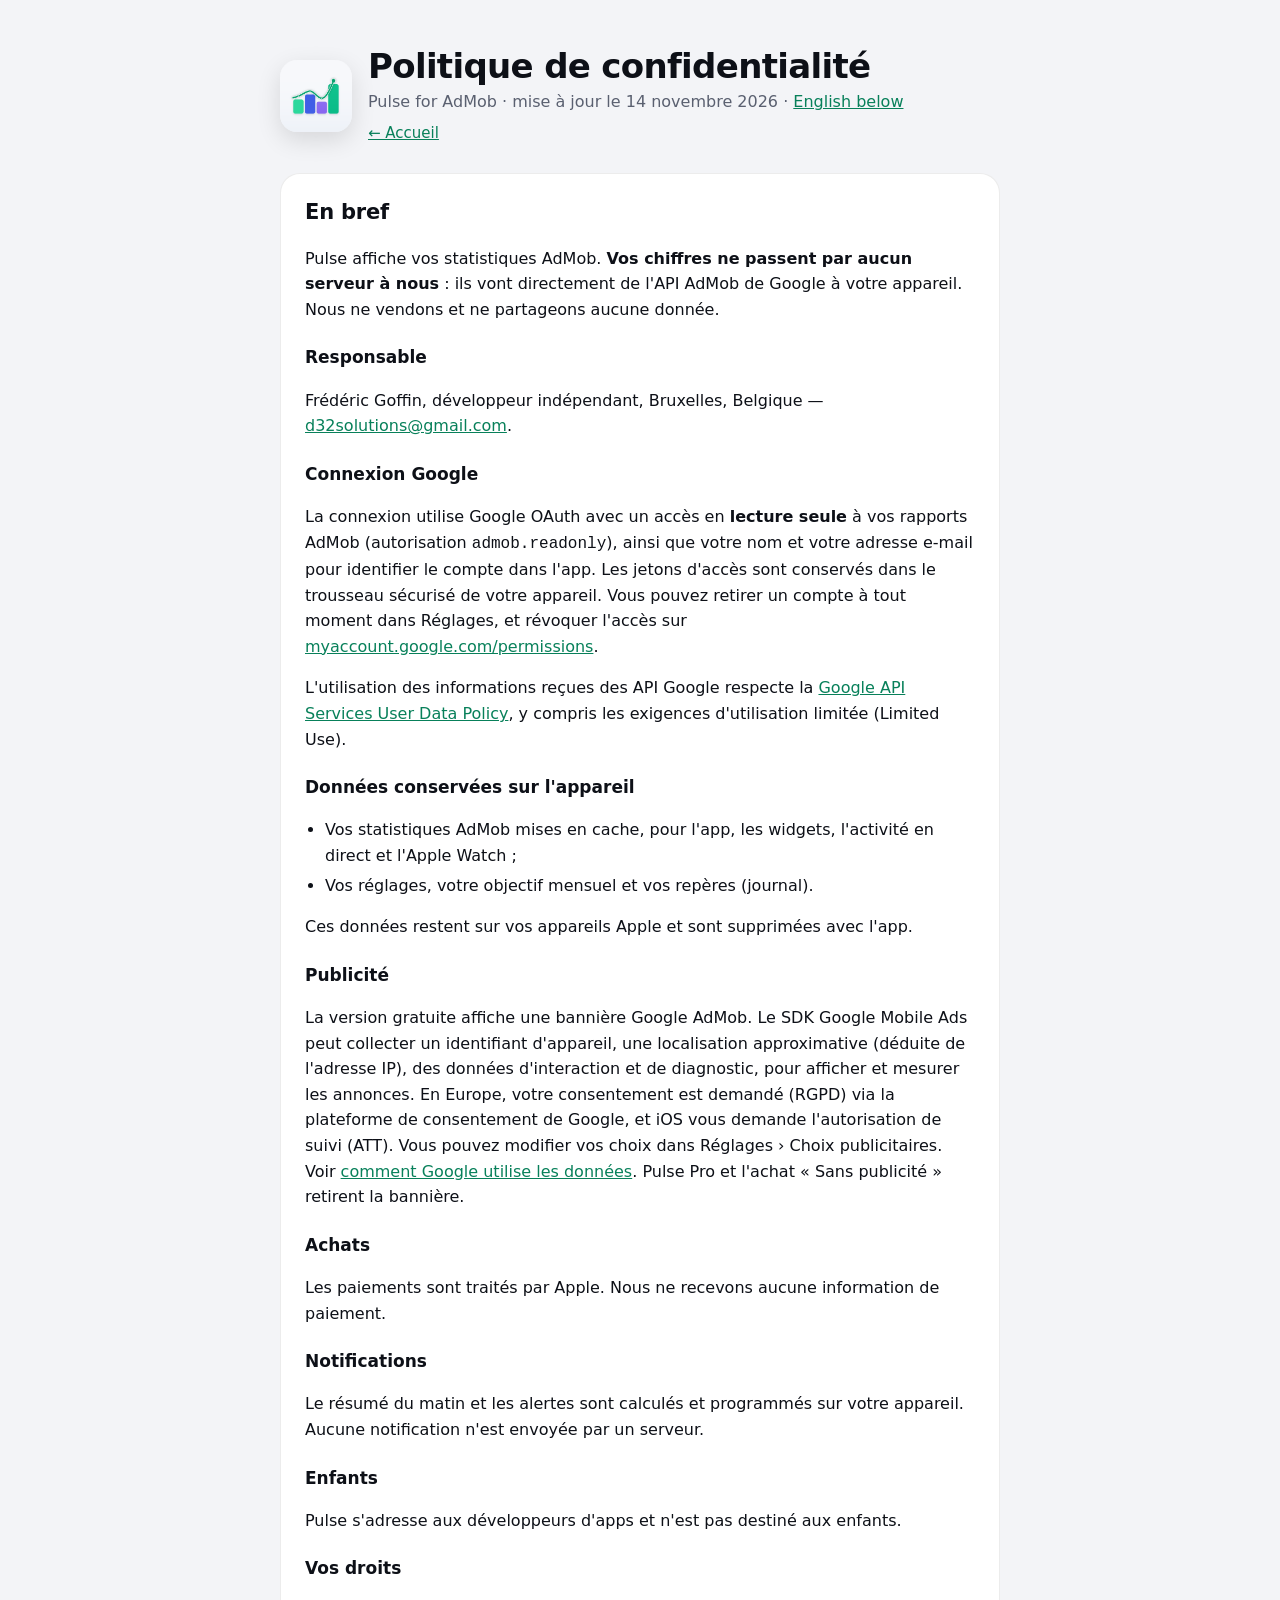
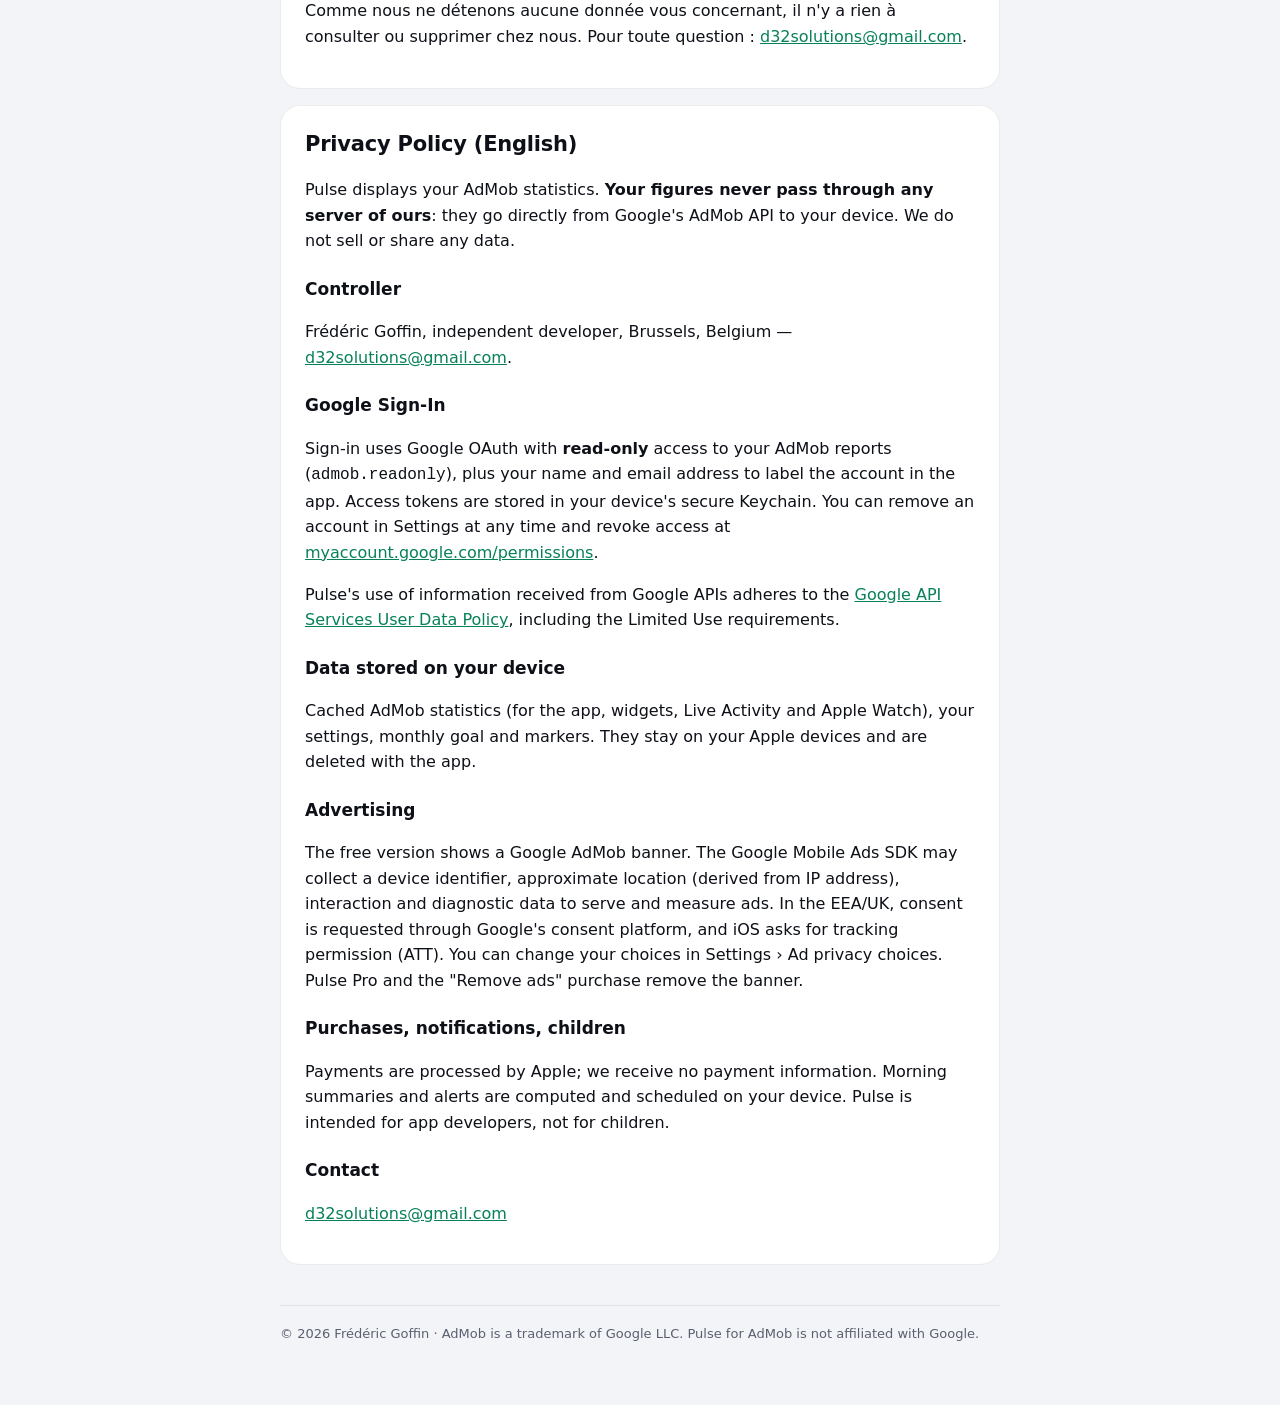
==== privacy.html @ cae3b4b1 "Pages publiques de Pulse for AdMob : accueil et assistance, confidentialité, conditions Co-Authored-" ====
<!doctype html>
<html lang="fr">
<head>
<meta charset="utf-8">
<meta name="viewport" content="width=device-width,initial-scale=1">
<title>Pulse for AdMob — Politique de confidentialité</title>
<link rel="icon" href="icon.png">
<link rel="stylesheet" href="style.css">
</head>
<body>
<main>
  <header>
    <img src="icon.png" alt="">
    <div>
      <h1>Politique de confidentialité</h1>
      <p class="sub">Pulse for AdMob · mise à jour le 14 novembre 2026 · <a href="#en">English below</a></p>
      <nav><a href="./">← Accueil</a></nav>
    </div>
  </header>

  <div class="card">
    <h2 style="margin-top:0">En bref</h2>
    <p>Pulse affiche vos statistiques AdMob. <b>Vos chiffres ne passent par aucun serveur à nous</b> : ils vont directement de l'API AdMob de Google à votre appareil. Nous ne vendons et ne partageons aucune donnée.</p>

    <h3>Responsable</h3>
    <p>Frédéric Goffin, développeur indépendant, Bruxelles, Belgique — <a href="mailto:d32solutions@gmail.com">d32solutions@gmail.com</a>.</p>

    <h3>Connexion Google</h3>
    <p>La connexion utilise Google OAuth avec un accès en <b>lecture seule</b> à vos rapports AdMob (autorisation <code>admob.readonly</code>), ainsi que votre nom et votre adresse e-mail pour identifier le compte dans l'app. Les jetons d'accès sont conservés dans le trousseau sécurisé de votre appareil. Vous pouvez retirer un compte à tout moment dans Réglages, et révoquer l'accès sur <a href="https://myaccount.google.com/permissions">myaccount.google.com/permissions</a>.</p>
    <p>L'utilisation des informations reçues des API Google respecte la <a href="https://developers.google.com/terms/api-services-user-data-policy">Google API Services User Data Policy</a>, y compris les exigences d'utilisation limitée (Limited Use).</p>

    <h3>Données conservées sur l'appareil</h3>
    <ul>
      <li>Vos statistiques AdMob mises en cache, pour l'app, les widgets, l'activité en direct et l'Apple Watch ;</li>
      <li>Vos réglages, votre objectif mensuel et vos repères (journal).</li>
    </ul>
    <p>Ces données restent sur vos appareils Apple et sont supprimées avec l'app.</p>

    <h3>Publicité</h3>
    <p>La version gratuite affiche une bannière Google AdMob. Le SDK Google Mobile Ads peut collecter un identifiant d'appareil, une localisation approximative (déduite de l'adresse IP), des données d'interaction et de diagnostic, pour afficher et mesurer les annonces. En Europe, votre consentement est demandé (RGPD) via la plateforme de consentement de Google, et iOS vous demande l'autorisation de suivi (ATT). Vous pouvez modifier vos choix dans Réglages › Choix publicitaires. Voir <a href="https://policies.google.com/technologies/partner-sites">comment Google utilise les données</a>. Pulse Pro et l'achat « Sans publicité » retirent la bannière.</p>

    <h3>Achats</h3>
    <p>Les paiements sont traités par Apple. Nous ne recevons aucune information de paiement.</p>

    <h3>Notifications</h3>
    <p>Le résumé du matin et les alertes sont calculés et programmés sur votre appareil. Aucune notification n'est envoyée par un serveur.</p>

    <h3>Enfants</h3>
    <p>Pulse s'adresse aux développeurs d'apps et n'est pas destiné aux enfants.</p>

    <h3>Vos droits</h3>
    <p>Comme nous ne détenons aucune donnée vous concernant, il n'y a rien à consulter ou supprimer chez nous. Pour toute question : <a href="mailto:d32solutions@gmail.com">d32solutions@gmail.com</a>.</p>
  </div>

  <div class="card" id="en" lang="en">
    <h2 style="margin-top:0">Privacy Policy (English)</h2>
    <p>Pulse displays your AdMob statistics. <b>Your figures never pass through any server of ours</b>: they go directly from Google's AdMob API to your device. We do not sell or share any data.</p>
    <h3>Controller</h3>
    <p>Frédéric Goffin, independent developer, Brussels, Belgium — <a href="mailto:d32solutions@gmail.com">d32solutions@gmail.com</a>.</p>
    <h3>Google Sign-In</h3>
    <p>Sign-in uses Google OAuth with <b>read-only</b> access to your AdMob reports (<code>admob.readonly</code>), plus your name and email address to label the account in the app. Access tokens are stored in your device's secure Keychain. You can remove an account in Settings at any time and revoke access at <a href="https://myaccount.google.com/permissions">myaccount.google.com/permissions</a>.</p>
    <p>Pulse's use of information received from Google APIs adheres to the <a href="https://developers.google.com/terms/api-services-user-data-policy">Google API Services User Data Policy</a>, including the Limited Use requirements.</p>
    <h3>Data stored on your device</h3>
    <p>Cached AdMob statistics (for the app, widgets, Live Activity and Apple Watch), your settings, monthly goal and markers. They stay on your Apple devices and are deleted with the app.</p>
    <h3>Advertising</h3>
    <p>The free version shows a Google AdMob banner. The Google Mobile Ads SDK may collect a device identifier, approximate location (derived from IP address), interaction and diagnostic data to serve and measure ads. In the EEA/UK, consent is requested through Google's consent platform, and iOS asks for tracking permission (ATT). You can change your choices in Settings › Ad privacy choices. Pulse Pro and the "Remove ads" purchase remove the banner.</p>
    <h3>Purchases, notifications, children</h3>
    <p>Payments are processed by Apple; we receive no payment information. Morning summaries and alerts are computed and scheduled on your device. Pulse is intended for app developers, not for children.</p>
    <h3>Contact</h3>
    <p><a href="mailto:d32solutions@gmail.com">d32solutions@gmail.com</a></p>
  </div>

  <footer>© 2026 Frédéric Goffin · AdMob is a trademark of Google LLC. Pulse for AdMob is not affiliated with Google.</footer>
</main>
</body>
</html>
---- style.css ----
:root{--bg:#F3F4F7;--card:#fff;--ink:#0D1017;--sub:#5A6070;--line:rgba(13,16,23,.08);--accent:#08805A;--green:#12B886}
@media (prefers-color-scheme:dark){:root{--bg:#090B10;--card:#13161E;--ink:#F3F5F9;--sub:#969DAE;--line:rgba(255,255,255,.08);--accent:#2FD6A0;--green:#2FD6A0}}
*{box-sizing:border-box}body{margin:0;background:var(--bg);color:var(--ink);font:16px/1.6 -apple-system,BlinkMacSystemFont,"SF Pro Text",Inter,system-ui,sans-serif;-webkit-font-smoothing:antialiased}
main{max-width:760px;margin:0 auto;padding:48px 20px 64px}
header{display:flex;align-items:center;gap:16px;margin-bottom:28px}
header img{width:72px;height:72px;border-radius:17px;box-shadow:0 8px 24px rgba(0,0,0,.12)}
h1{font-size:34px;line-height:1.1;margin:0;letter-spacing:-.02em}h2{font-size:21px;margin:34px 0 10px;letter-spacing:-.01em}h3{font-size:17px;margin:22px 0 6px}
.sub{color:var(--sub);margin:4px 0 0}
.card{background:var(--card);border:1px solid var(--line);border-radius:20px;padding:22px 24px;margin:16px 0}
.grid{display:grid;grid-template-columns:repeat(auto-fit,minmax(210px,1fr));gap:12px}
.feat{background:var(--card);border:1px solid var(--line);border-radius:16px;padding:16px}
.feat b{display:block;margin-bottom:2px}.feat span{color:var(--sub);font-size:14px}
a{color:var(--accent)}nav{display:flex;gap:14px;flex-wrap:wrap;font-size:15px;margin:6px 0 0}
.lang{font-size:14px;color:var(--sub)}
.pill{display:inline-block;background:var(--green);color:#062019;font-weight:700;font-size:12px;border-radius:99px;padding:2px 9px;vertical-align:middle}
footer{margin-top:40px;color:var(--sub);font-size:13px;border-top:1px solid var(--line);padding-top:18px}
ul{padding-left:20px}li{margin:4px 0}
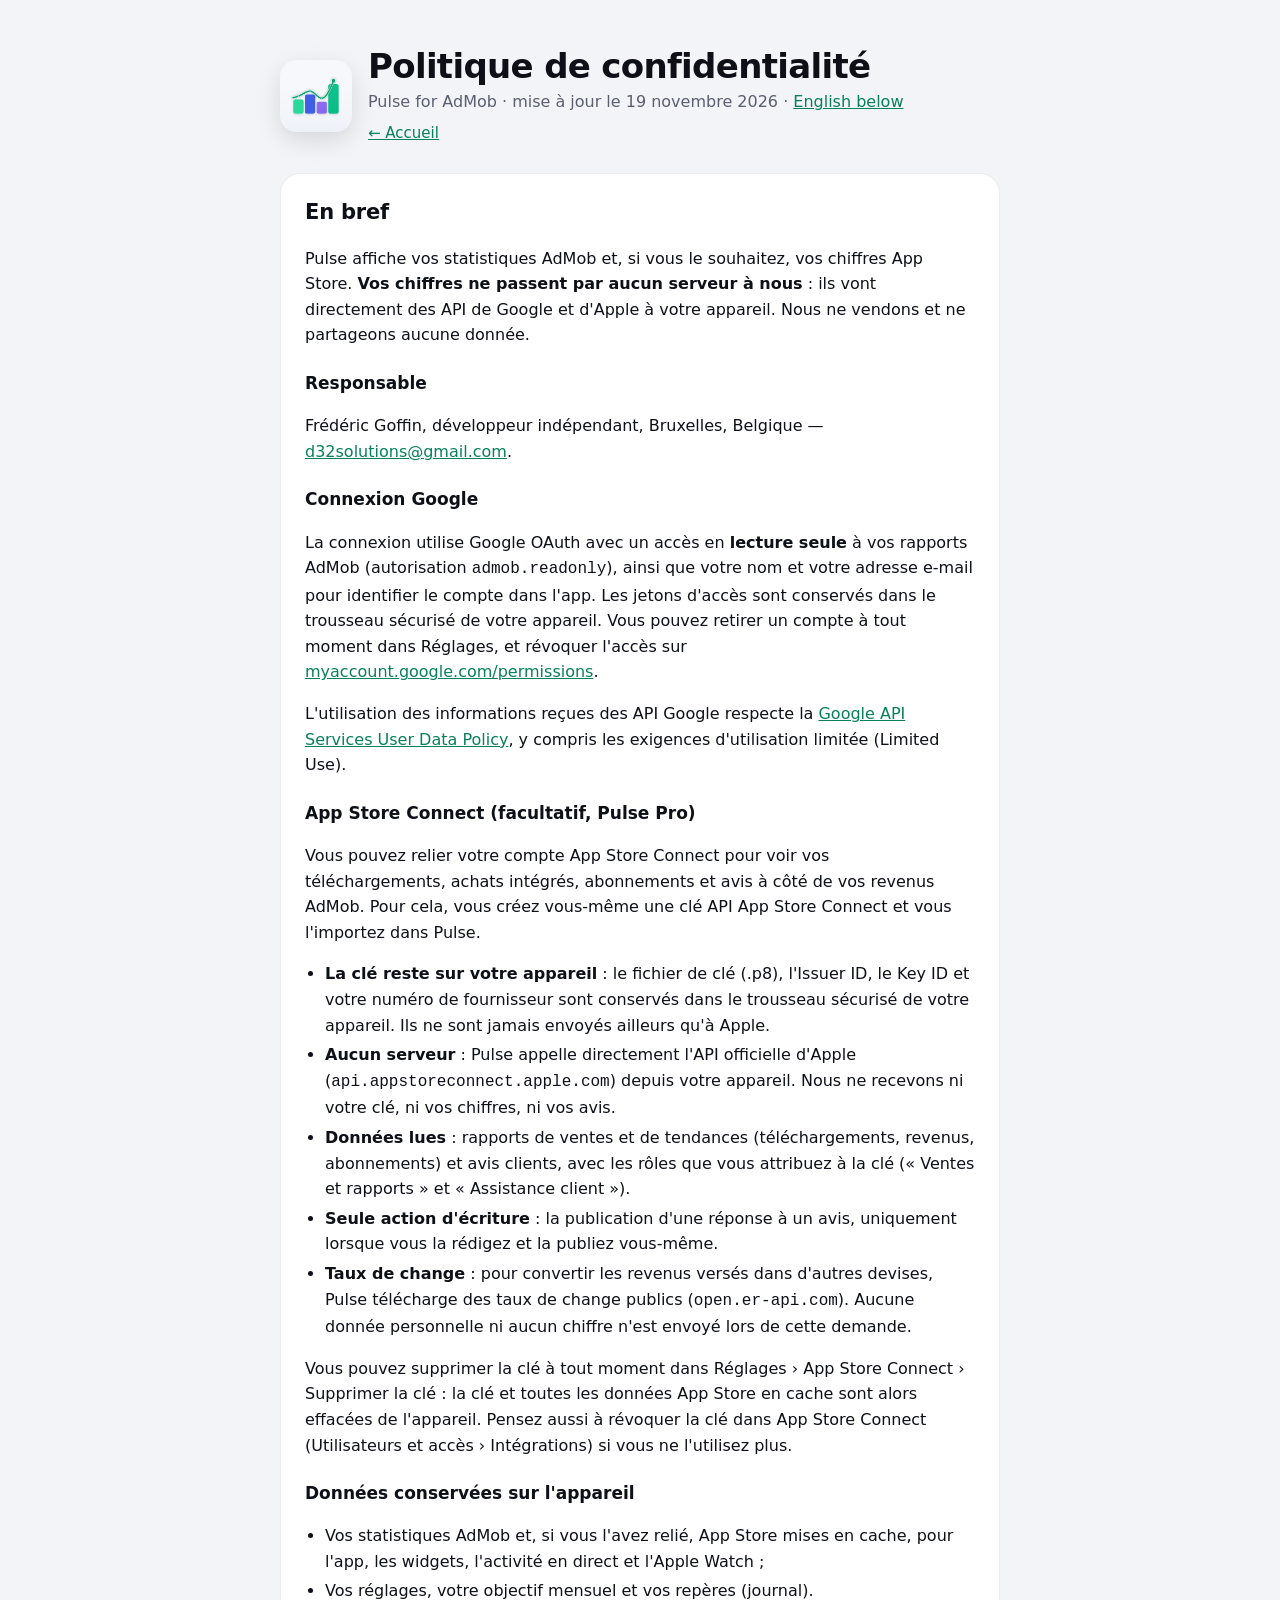
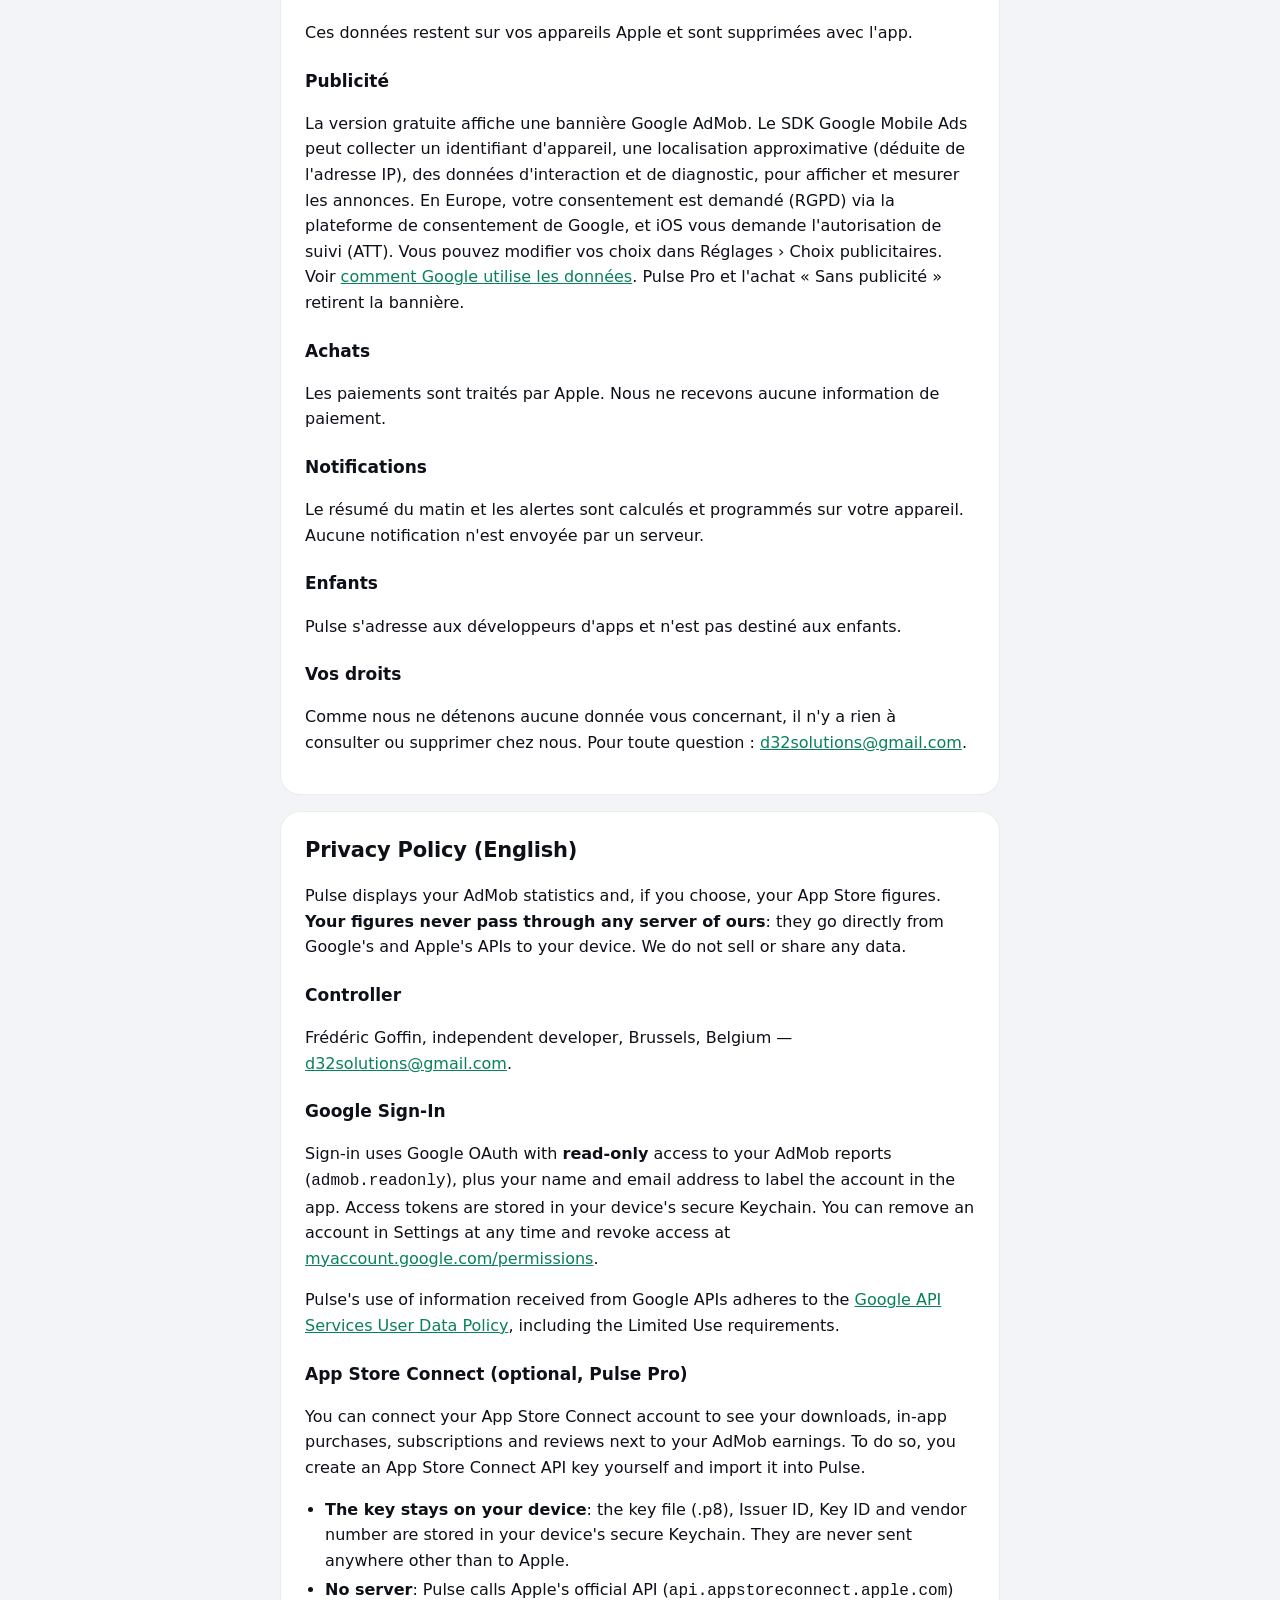
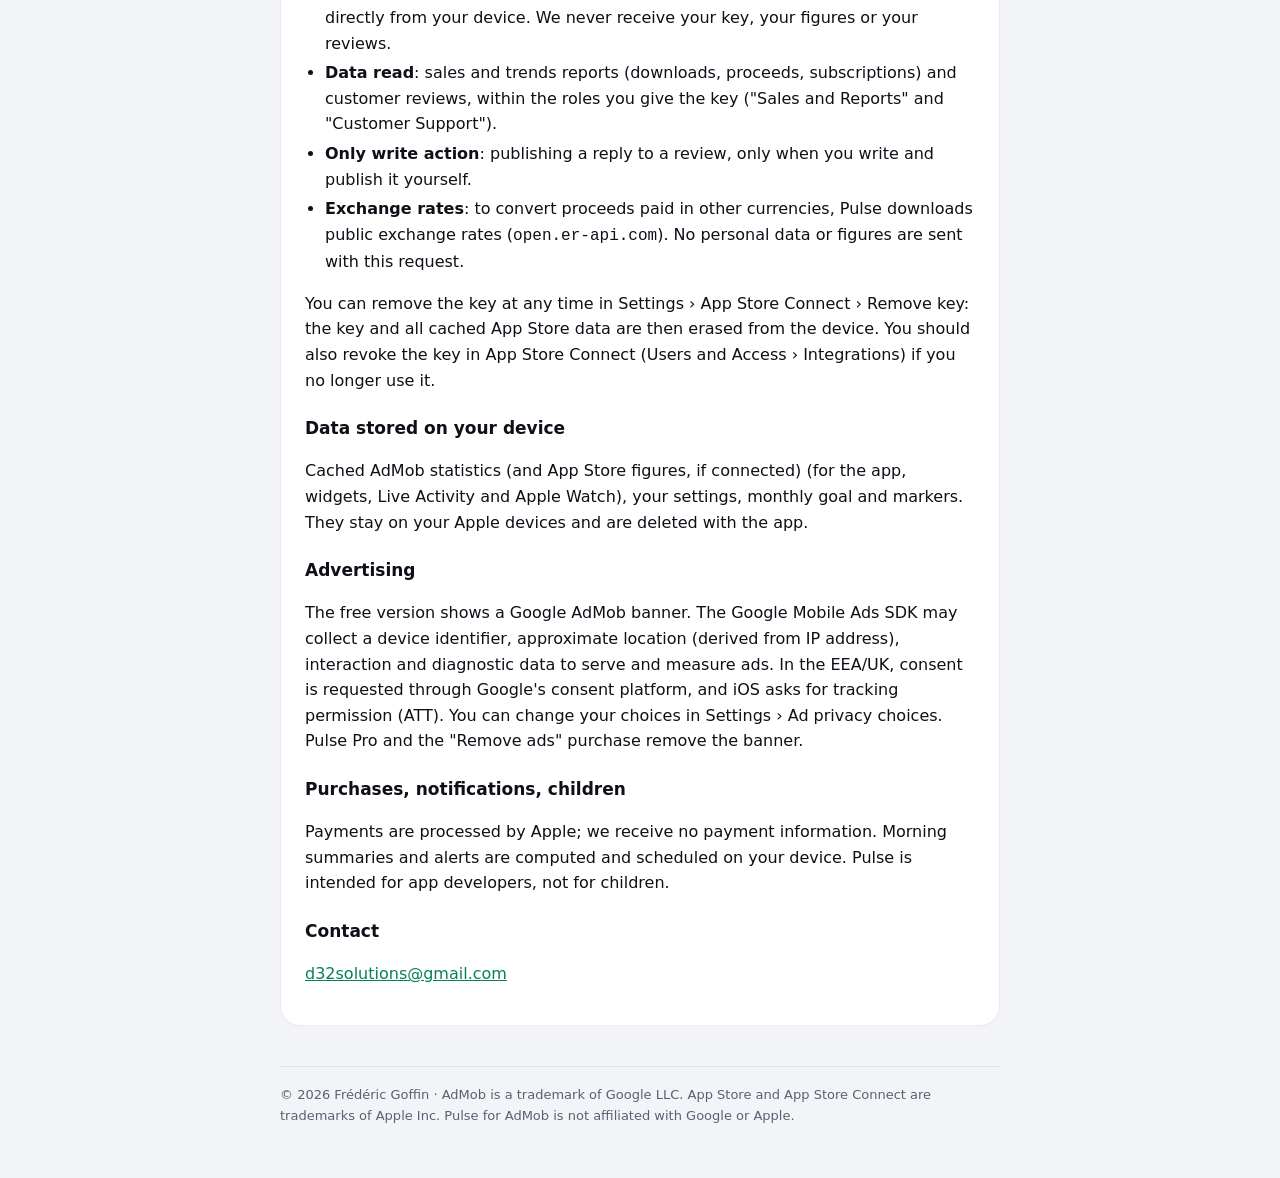
==== commit 5112c601: "Politique de confidentialité : intégration App Store Connect (Pulse 1.1) Co-Authored-By: Claude Opus" ====
--- a/privacy.html
+++ b/privacy.html
@@ -13,14 +13,14 @@
     <img src="icon.png" alt="">
     <div>
       <h1>Politique de confidentialité</h1>
-      <p class="sub">Pulse for AdMob · mise à jour le 14 novembre 2026 · <a href="#en">English below</a></p>
+      <p class="sub">Pulse for AdMob · mise à jour le 19 novembre 2026 · <a href="#en">English below</a></p>
       <nav><a href="./">← Accueil</a></nav>
     </div>
   </header>
 
   <div class="card">
     <h2 style="margin-top:0">En bref</h2>
-    <p>Pulse affiche vos statistiques AdMob. <b>Vos chiffres ne passent par aucun serveur à nous</b> : ils vont directement de l'API AdMob de Google à votre appareil. Nous ne vendons et ne partageons aucune donnée.</p>
+    <p>Pulse affiche vos statistiques AdMob et, si vous le souhaitez, vos chiffres App Store. <b>Vos chiffres ne passent par aucun serveur à nous</b> : ils vont directement des API de Google et d'Apple à votre appareil. Nous ne vendons et ne partageons aucune donnée.</p>
 
     <h3>Responsable</h3>
     <p>Frédéric Goffin, développeur indépendant, Bruxelles, Belgique — <a href="mailto:d32solutions@gmail.com">d32solutions@gmail.com</a>.</p>
@@ -29,9 +29,20 @@
     <p>La connexion utilise Google OAuth avec un accès en <b>lecture seule</b> à vos rapports AdMob (autorisation <code>admob.readonly</code>), ainsi que votre nom et votre adresse e-mail pour identifier le compte dans l'app. Les jetons d'accès sont conservés dans le trousseau sécurisé de votre appareil. Vous pouvez retirer un compte à tout moment dans Réglages, et révoquer l'accès sur <a href="https://myaccount.google.com/permissions">myaccount.google.com/permissions</a>.</p>
     <p>L'utilisation des informations reçues des API Google respecte la <a href="https://developers.google.com/terms/api-services-user-data-policy">Google API Services User Data Policy</a>, y compris les exigences d'utilisation limitée (Limited Use).</p>
 
+    <h3>App Store Connect (facultatif, Pulse Pro)</h3>
+    <p>Vous pouvez relier votre compte App Store Connect pour voir vos téléchargements, achats intégrés, abonnements et avis à côté de vos revenus AdMob. Pour cela, vous créez vous-même une clé API App Store Connect et vous l'importez dans Pulse.</p>
+    <ul>
+      <li><b>La clé reste sur votre appareil</b> : le fichier de clé (.p8), l'Issuer ID, le Key ID et votre numéro de fournisseur sont conservés dans le trousseau sécurisé de votre appareil. Ils ne sont jamais envoyés ailleurs qu'à Apple.</li>
+      <li><b>Aucun serveur</b> : Pulse appelle directement l'API officielle d'Apple (<code>api.appstoreconnect.apple.com</code>) depuis votre appareil. Nous ne recevons ni votre clé, ni vos chiffres, ni vos avis.</li>
+      <li><b>Données lues</b> : rapports de ventes et de tendances (téléchargements, revenus, abonnements) et avis clients, avec les rôles que vous attribuez à la clé (« Ventes et rapports » et « Assistance client »).</li>
+      <li><b>Seule action d'écriture</b> : la publication d'une réponse à un avis, uniquement lorsque vous la rédigez et la publiez vous-même.</li>
+      <li><b>Taux de change</b> : pour convertir les revenus versés dans d'autres devises, Pulse télécharge des taux de change publics (<code>open.er-api.com</code>). Aucune donnée personnelle ni aucun chiffre n'est envoyé lors de cette demande.</li>
+    </ul>
+    <p>Vous pouvez supprimer la clé à tout moment dans Réglages › App Store Connect › Supprimer la clé : la clé et toutes les données App Store en cache sont alors effacées de l'appareil. Pensez aussi à révoquer la clé dans App Store Connect (Utilisateurs et accès › Intégrations) si vous ne l'utilisez plus.</p>
+
     <h3>Données conservées sur l'appareil</h3>
     <ul>
-      <li>Vos statistiques AdMob mises en cache, pour l'app, les widgets, l'activité en direct et l'Apple Watch ;</li>
+      <li>Vos statistiques AdMob et, si vous l'avez relié, App Store mises en cache, pour l'app, les widgets, l'activité en direct et l'Apple Watch ;</li>
       <li>Vos réglages, votre objectif mensuel et vos repères (journal).</li>
     </ul>
     <p>Ces données restent sur vos appareils Apple et sont supprimées avec l'app.</p>
@@ -54,14 +65,24 @@
 
   <div class="card" id="en" lang="en">
     <h2 style="margin-top:0">Privacy Policy (English)</h2>
-    <p>Pulse displays your AdMob statistics. <b>Your figures never pass through any server of ours</b>: they go directly from Google's AdMob API to your device. We do not sell or share any data.</p>
+    <p>Pulse displays your AdMob statistics and, if you choose, your App Store figures. <b>Your figures never pass through any server of ours</b>: they go directly from Google's and Apple's APIs to your device. We do not sell or share any data.</p>
     <h3>Controller</h3>
     <p>Frédéric Goffin, independent developer, Brussels, Belgium — <a href="mailto:d32solutions@gmail.com">d32solutions@gmail.com</a>.</p>
     <h3>Google Sign-In</h3>
     <p>Sign-in uses Google OAuth with <b>read-only</b> access to your AdMob reports (<code>admob.readonly</code>), plus your name and email address to label the account in the app. Access tokens are stored in your device's secure Keychain. You can remove an account in Settings at any time and revoke access at <a href="https://myaccount.google.com/permissions">myaccount.google.com/permissions</a>.</p>
     <p>Pulse's use of information received from Google APIs adheres to the <a href="https://developers.google.com/terms/api-services-user-data-policy">Google API Services User Data Policy</a>, including the Limited Use requirements.</p>
+    <h3>App Store Connect (optional, Pulse Pro)</h3>
+    <p>You can connect your App Store Connect account to see your downloads, in-app purchases, subscriptions and reviews next to your AdMob earnings. To do so, you create an App Store Connect API key yourself and import it into Pulse.</p>
+    <ul>
+      <li><b>The key stays on your device</b>: the key file (.p8), Issuer ID, Key ID and vendor number are stored in your device's secure Keychain. They are never sent anywhere other than to Apple.</li>
+      <li><b>No server</b>: Pulse calls Apple's official API (<code>api.appstoreconnect.apple.com</code>) directly from your device. We never receive your key, your figures or your reviews.</li>
+      <li><b>Data read</b>: sales and trends reports (downloads, proceeds, subscriptions) and customer reviews, within the roles you give the key ("Sales and Reports" and "Customer Support").</li>
+      <li><b>Only write action</b>: publishing a reply to a review, only when you write and publish it yourself.</li>
+      <li><b>Exchange rates</b>: to convert proceeds paid in other currencies, Pulse downloads public exchange rates (<code>open.er-api.com</code>). No personal data or figures are sent with this request.</li>
+    </ul>
+    <p>You can remove the key at any time in Settings › App Store Connect › Remove key: the key and all cached App Store data are then erased from the device. You should also revoke the key in App Store Connect (Users and Access › Integrations) if you no longer use it.</p>
     <h3>Data stored on your device</h3>
-    <p>Cached AdMob statistics (for the app, widgets, Live Activity and Apple Watch), your settings, monthly goal and markers. They stay on your Apple devices and are deleted with the app.</p>
+    <p>Cached AdMob statistics (and App Store figures, if connected) (for the app, widgets, Live Activity and Apple Watch), your settings, monthly goal and markers. They stay on your Apple devices and are deleted with the app.</p>
     <h3>Advertising</h3>
     <p>The free version shows a Google AdMob banner. The Google Mobile Ads SDK may collect a device identifier, approximate location (derived from IP address), interaction and diagnostic data to serve and measure ads. In the EEA/UK, consent is requested through Google's consent platform, and iOS asks for tracking permission (ATT). You can change your choices in Settings › Ad privacy choices. Pulse Pro and the "Remove ads" purchase remove the banner.</p>
     <h3>Purchases, notifications, children</h3>
@@ -70,7 +91,7 @@
     <p><a href="mailto:d32solutions@gmail.com">d32solutions@gmail.com</a></p>
   </div>
 
-  <footer>© 2026 Frédéric Goffin · AdMob is a trademark of Google LLC. Pulse for AdMob is not affiliated with Google.</footer>
+  <footer>© 2026 Frédéric Goffin · AdMob is a trademark of Google LLC. App Store and App Store Connect are trademarks of Apple Inc. Pulse for AdMob is not affiliated with Google or Apple.</footer>
 </main>
 </body>
 </html>
